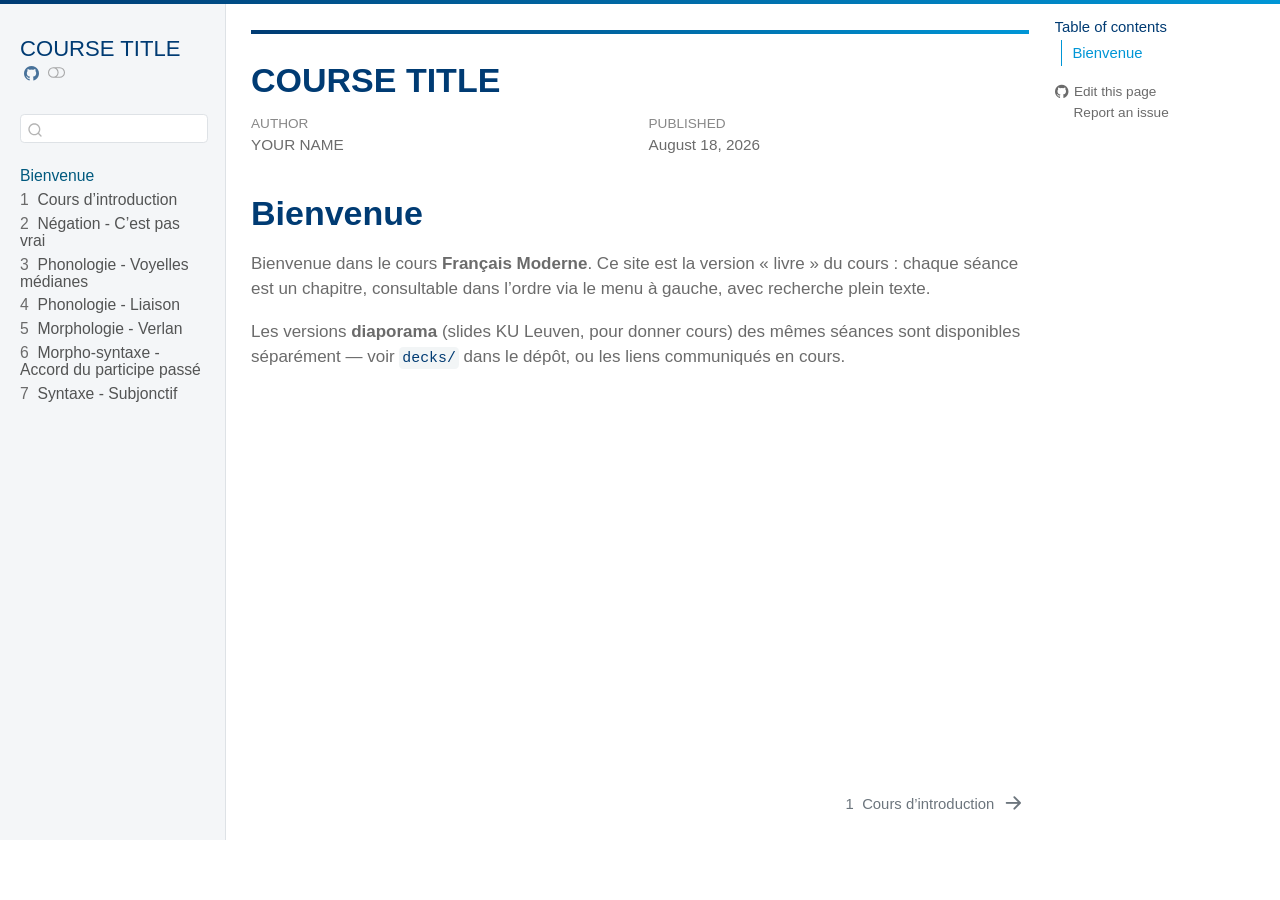
==== 34276fe540e7d8644f40c732cc3715f1bdceae5a/index.html @ 468a5563 "Update site 2026-08-26 08:21" ====
<!DOCTYPE html>
<html xmlns="http://www.w3.org/1999/xhtml" lang="en" xml:lang="en"><head>

<meta charset="utf-8">
<meta name="generator" content="quarto-1.10.18">

<meta name="viewport" content="width=device-width, initial-scale=1.0, user-scalable=yes">

<meta name="author" content="YOUR NAME">
<meta name="dcterms.date" content="2026-08-18">

<title>COURSE TITLE</title>
<style>
/* Default styles provided by pandoc.
** See https://pandoc.org/MANUAL.html#variables-for-html for config info.
*/
span.smallcaps{font-variant: small-caps;}
div.columns{display: flex; gap: 1.5em;}
div.column{flex: auto;}
@media screen {
div.columns{gap: min(4vw, 1.5em);}
div.column{overflow-x: auto;}
}
div.hanging-indent{margin-left: 1.5em; text-indent: -1.5em;}
ul.task-list{list-style: none;}
ul.task-list li input[type="checkbox"] {
  width: 0.8em;
  margin: 0 0.8em 0.2em -1em; /* quarto-specific, see https://github.com/quarto-dev/quarto-cli/issues/4556 */ 
  vertical-align: middle;
}
</style>


<script src="site_libs/quarto-nav/quarto-nav.js"></script>
<script src="site_libs/quarto-nav/headroom.min.js"></script>
<script src="site_libs/clipboard/clipboard.min.js"></script>
<script src="site_libs/quarto-search/autocomplete.umd.js"></script>
<script src="site_libs/quarto-search/fuse.min.js"></script>
<script src="site_libs/quarto-search/quarto-search.js"></script>
<meta name="quarto:offset" content="./">
<link href="./chapters/000-intro.html" rel="next">
<script src="site_libs/quarto-html/quarto.js" type="module"></script>
<script src="site_libs/quarto-html/tabsets/tabsets.js" type="module"></script>
<script src="site_libs/quarto-html/popper.min.js"></script>
<script src="site_libs/quarto-html/tippy.umd.min.js"></script>
<script src="site_libs/quarto-html/anchor.min.js"></script>
<link href="site_libs/quarto-html/tippy.css" rel="stylesheet">
<link href="site_libs/quarto-html/quarto-syntax-highlighting-64a204ab8560d761af7679ceaba22944.css" rel="stylesheet" class="quarto-color-scheme" id="quarto-text-highlighting-styles">
<link href="site_libs/quarto-html/quarto-syntax-highlighting-dark-b85bc7c33db8c58e0ec93c3465666fed.css" rel="stylesheet" class="quarto-color-scheme quarto-color-alternate" id="quarto-text-highlighting-styles">
<link href="site_libs/quarto-html/quarto-syntax-highlighting-64a204ab8560d761af7679ceaba22944.css" rel="stylesheet" class="quarto-color-scheme-extra" id="quarto-text-highlighting-styles">
<script src="site_libs/bootstrap/bootstrap.min.js"></script>
<link href="site_libs/bootstrap/bootstrap-icons.css" rel="stylesheet">
<link href="site_libs/bootstrap/bootstrap-dbdfabad855d93f1198fe2c9c15362b2.min.css" rel="stylesheet" append-hash="true" class="quarto-color-scheme" id="quarto-bootstrap" data-mode="light">
<link href="site_libs/bootstrap/bootstrap-dark-69daba74f81401e5057f4f67b8105895.min.css" rel="stylesheet" append-hash="true" class="quarto-color-scheme quarto-color-alternate" id="quarto-bootstrap" data-mode="dark">
<link href="site_libs/bootstrap/bootstrap-dbdfabad855d93f1198fe2c9c15362b2.min.css" rel="stylesheet" append-hash="true" class="quarto-color-scheme-extra" id="quarto-bootstrap" data-mode="light">
<script id="quarto-search-options" type="application/json">{
  "location": "sidebar",
  "copy-button": false,
  "collapse-after": 3,
  "panel-placement": "start",
  "type": "textbox",
  "limit": 50,
  "keyboard-shortcut": [
    "f",
    "/",
    "s"
  ],
  "show-item-context": false,
  "language": {
    "search-no-results-text": "No results",
    "search-matching-documents-text": "matching documents",
    "search-copy-link-title": "Copy link to search",
    "search-hide-matches-text": "Hide additional matches",
    "search-more-match-text": "more match in this document",
    "search-more-matches-text": "more matches in this document",
    "search-clear-button-title": "Clear",
    "search-text-placeholder": "",
    "search-detached-cancel-button-title": "Cancel",
    "search-submit-button-title": "Submit",
    "search-label": "Search"
  }
}</script>


</head>

<body class="nav-sidebar docked quarto-light"><script id="quarto-html-before-body" type="application/javascript">
    const toggleBodyColorMode = (bsSheetEl) => {
      const mode = bsSheetEl.getAttribute("data-mode");
      const bodyEl = window.document.querySelector("body");
      if (mode === "dark") {
        bodyEl.classList.add("quarto-dark");
        bodyEl.classList.remove("quarto-light");
      } else {
        bodyEl.classList.add("quarto-light");
        bodyEl.classList.remove("quarto-dark");
      }
    }
    const toggleBodyColorPrimary = () => {
      const bsSheetEl = window.document.querySelector("link#quarto-bootstrap:not([rel=disabled-stylesheet])");
      if (bsSheetEl) {
        toggleBodyColorMode(bsSheetEl);
      }
    }
    const setColorSchemeToggle = (alternate) => {
      const toggles = window.document.querySelectorAll('.quarto-color-scheme-toggle');
      for (let i=0; i < toggles.length; i++) {
        const toggle = toggles[i];
        if (toggle) {
          if (alternate) {
            toggle.classList.add("alternate");
          } else {
            toggle.classList.remove("alternate");
          }
        }
      }
    };
    const toggleColorMode = (alternate) => {
      // Switch the stylesheets
      const primaryStylesheets = window.document.querySelectorAll('link.quarto-color-scheme:not(.quarto-color-alternate)');
      const alternateStylesheets = window.document.querySelectorAll('link.quarto-color-scheme.quarto-color-alternate');
      manageTransitions('#quarto-margin-sidebar .nav-link', false);
      if (alternate) {
        // note: dark is layered on light, we don't disable primary!
        enableStylesheet(alternateStylesheets);
        for (const sheetNode of alternateStylesheets) {
          if (sheetNode.id === "quarto-bootstrap") {
            toggleBodyColorMode(sheetNode);
          }
        }
      } else {
        disableStylesheet(alternateStylesheets);
        enableStylesheet(primaryStylesheets)
        toggleBodyColorPrimary();
      }
      manageTransitions('#quarto-margin-sidebar .nav-link', true);
      // Switch the toggles
      setColorSchemeToggle(alternate)
      // Hack to workaround the fact that safari doesn't
      // properly recolor the scrollbar when toggling (#1455)
      if (navigator.userAgent.indexOf('Safari') > 0 && navigator.userAgent.indexOf('Chrome') == -1) {
        manageTransitions("body", false);
        window.scrollTo(0, 1);
        setTimeout(() => {
          window.scrollTo(0, 0);
          manageTransitions("body", true);
        }, 40);
      }
    }
    const disableStylesheet = (stylesheets) => {
      for (let i=0; i < stylesheets.length; i++) {
        const stylesheet = stylesheets[i];
        stylesheet.rel = 'disabled-stylesheet';
      }
    }
    const enableStylesheet = (stylesheets) => {
      for (let i=0; i < stylesheets.length; i++) {
        const stylesheet = stylesheets[i];
        if(stylesheet.rel !== 'stylesheet') { // for Chrome, which will still FOUC without this check
          stylesheet.rel = 'stylesheet';
        }
      }
    }
    const manageTransitions = (selector, allowTransitions) => {
      const els = window.document.querySelectorAll(selector);
      for (let i=0; i < els.length; i++) {
        const el = els[i];
        if (allowTransitions) {
          el.classList.remove('notransition');
        } else {
          el.classList.add('notransition');
        }
      }
    }
    const isFileUrl = () => {
      return window.location.protocol === 'file:';
    }
    const hasAlternateSentinel = () => {
      let styleSentinel = getColorSchemeSentinel();
      if (styleSentinel !== null) {
        return styleSentinel === "alternate";
      } else {
        return false;
      }
    }
    const setStyleSentinel = (alternate) => {
      const value = alternate ? "alternate" : "default";
      if (!isFileUrl()) {
        window.localStorage.setItem("quarto-color-scheme", value);
      } else {
        localAlternateSentinel = value;
      }
    }
    const getColorSchemeSentinel = () => {
      if (!isFileUrl()) {
        const storageValue = window.localStorage.getItem("quarto-color-scheme");
        return storageValue != null ? storageValue : localAlternateSentinel;
      } else {
        return localAlternateSentinel;
      }
    }
    const toggleGiscusIfUsed = (isAlternate, darkModeDefault) => {
      const baseTheme = document.querySelector('#giscus-base-theme')?.value ?? 'light';
      const alternateTheme = document.querySelector('#giscus-alt-theme')?.value ?? 'dark';
      let newTheme = '';
      if(authorPrefersDark) {
        newTheme = isAlternate ? baseTheme : alternateTheme;
      } else {
        newTheme = isAlternate ? alternateTheme : baseTheme;
      }
      const changeGiscusTheme = () => {
        // From: https://github.com/giscus/giscus/issues/336
        const sendMessage = (message) => {
          const iframe = document.querySelector('iframe.giscus-frame');
          if (!iframe) return;
          iframe.contentWindow.postMessage({ giscus: message }, 'https://giscus.app');
        }
        sendMessage({
          setConfig: {
            theme: newTheme
          }
        });
      }
      const isGiscussLoaded = window.document.querySelector('iframe.giscus-frame') !== null;
      if (isGiscussLoaded) {
        changeGiscusTheme();
      }
    };
    const authorPrefersDark = false;
    const darkModeDefault = authorPrefersDark;
      document.querySelector('link#quarto-text-highlighting-styles.quarto-color-scheme-extra').rel = 'disabled-stylesheet';
      document.querySelector('link#quarto-bootstrap.quarto-color-scheme-extra').rel = 'disabled-stylesheet';
    let localAlternateSentinel = darkModeDefault ? 'alternate' : 'default';
    // Dark / light mode switch
    window.quartoToggleColorScheme = () => {
      // Read the current dark / light value
      let toAlternate = !hasAlternateSentinel();
      toggleColorMode(toAlternate);
      setStyleSentinel(toAlternate);
      toggleGiscusIfUsed(toAlternate, darkModeDefault);
      window.dispatchEvent(new Event('resize'));
    };
    // Switch to dark mode if need be
    if (hasAlternateSentinel()) {
      toggleColorMode(true);
    } else {
      toggleColorMode(false);
    }
  </script>

<div id="quarto-search-results"></div>
  <header id="quarto-header" class="headroom fixed-top">
  <nav class="quarto-secondary-nav">
    <div class="container-fluid d-flex">
      <button type="button" class="quarto-btn-toggle btn" data-bs-toggle="collapse" role="button" data-bs-target=".quarto-sidebar-collapse-item" aria-controls="quarto-sidebar" aria-expanded="false" aria-label="Toggle sidebar navigation" onclick="if (window.quartoToggleHeadroom) { window.quartoToggleHeadroom(); }">
        <i class="bi bi-layout-text-sidebar-reverse"></i>
      </button>
        <nav class="quarto-page-breadcrumbs" aria-label="breadcrumb"><ol class="breadcrumb"><li class="breadcrumb-item"><a href="./index.html">Bienvenue</a></li></ol></nav>
        <a class="flex-grow-1" role="navigation" data-bs-toggle="collapse" data-bs-target=".quarto-sidebar-collapse-item" aria-controls="quarto-sidebar" aria-expanded="false" aria-label="Toggle sidebar navigation" onclick="if (window.quartoToggleHeadroom) { window.quartoToggleHeadroom(); }">      
        </a>
      <button type="button" class="btn quarto-search-button" aria-label="Search" onclick="window.quartoOpenSearch();">
        <i class="bi bi-search"></i>
      </button>
    </div>
  </nav>
</header>
<!-- content -->
<div id="quarto-content" class="quarto-container page-columns page-rows-contents page-layout-article">
<!-- sidebar -->
  <nav id="quarto-sidebar" class="sidebar collapse collapse-horizontal quarto-sidebar-collapse-item sidebar-navigation docked overflow-auto">
    <div class="pt-lg-2 mt-2 text-left sidebar-header">
    <div class="sidebar-title mb-0 py-0">
      <a href="./">COURSE TITLE</a> 
        <div class="sidebar-tools-main">
    <a href="https://github.com/YOUR-ORG/Teaching" title="Source Code" class="quarto-navigation-tool px-1" aria-label="Source Code"><i class="bi bi-github"></i></a>
  <a href="" class="quarto-color-scheme-toggle quarto-navigation-tool  px-1" onclick="window.quartoToggleColorScheme(); return false;" title="Toggle dark mode"><i class="bi"></i></a>
</div>
    </div>
      </div>
        <div class="mt-2 flex-shrink-0 align-items-center">
        <div class="sidebar-search">
        <div id="quarto-search" class="" title="Search"></div>
        </div>
        </div>
    <div class="sidebar-menu-container"> 
    <ul class="list-unstyled mt-1">
        <li class="sidebar-item">
  <div class="sidebar-item-container"> 
  <a href="./index.html" class="sidebar-item-text sidebar-link active">
 <span class="menu-text">Bienvenue</span></a>
  </div>
</li>
        <li class="sidebar-item">
  <div class="sidebar-item-container"> 
  <a href="./chapters/000-intro.html" class="sidebar-item-text sidebar-link">
 <span class="menu-text"><span class="chapter-number">1</span>&nbsp; <span class="chapter-title">Cours d’introduction</span></span></a>
  </div>
</li>
        <li class="sidebar-item">
  <div class="sidebar-item-container"> 
  <a href="./chapters/001-phonetique-affrication.html" class="sidebar-item-text sidebar-link">
 <span class="menu-text"><span class="chapter-number">2</span>&nbsp; <span class="chapter-title">Négation - C’est pas vrai</span></span></a>
  </div>
</li>
        <li class="sidebar-item">
  <div class="sidebar-item-container"> 
  <a href="./chapters/002-phonologie-voyelles.html" class="sidebar-item-text sidebar-link">
 <span class="menu-text"><span class="chapter-number">3</span>&nbsp; <span class="chapter-title">Phonologie - Voyelles médianes</span></span></a>
  </div>
</li>
        <li class="sidebar-item">
  <div class="sidebar-item-container"> 
  <a href="./chapters/003-phonologie-liaison.html" class="sidebar-item-text sidebar-link">
 <span class="menu-text"><span class="chapter-number">4</span>&nbsp; <span class="chapter-title">Phonologie - Liaison</span></span></a>
  </div>
</li>
        <li class="sidebar-item">
  <div class="sidebar-item-container"> 
  <a href="./chapters/004-morphologie-verlan.html" class="sidebar-item-text sidebar-link">
 <span class="menu-text"><span class="chapter-number">5</span>&nbsp; <span class="chapter-title">Morphologie - Verlan</span></span></a>
  </div>
</li>
        <li class="sidebar-item">
  <div class="sidebar-item-container"> 
  <a href="./chapters/005-morphosyntaxe-participe-passe.html" class="sidebar-item-text sidebar-link">
 <span class="menu-text"><span class="chapter-number">6</span>&nbsp; <span class="chapter-title">Morpho-syntaxe - Accord du participe passé</span></span></a>
  </div>
</li>
        <li class="sidebar-item">
  <div class="sidebar-item-container"> 
  <a href="./chapters/006-syntaxe-subjonctif.html" class="sidebar-item-text sidebar-link">
 <span class="menu-text"><span class="chapter-number">7</span>&nbsp; <span class="chapter-title">Syntaxe - Subjonctif</span></span></a>
  </div>
</li>
    </ul>
    </div>
</nav>
<div id="quarto-sidebar-glass" class="quarto-sidebar-collapse-item" data-bs-toggle="collapse" data-bs-target=".quarto-sidebar-collapse-item"></div>
<!-- margin-sidebar -->
    <div id="quarto-margin-sidebar" class="sidebar margin-sidebar">
        <nav id="TOC" role="doc-toc" class="toc-active">
    <h2 id="toc-title">Table of contents</h2>
   
  <ul>
  <li><a href="#bienvenue" id="toc-bienvenue" class="nav-link active" data-scroll-target="#bienvenue">Bienvenue</a></li>
  </ul>
<div class="toc-actions"><ul><li><a href="https://github.com/YOUR-ORG/Teaching/edit/main/index.qmd" class="toc-action"><i class="bi bi-github"></i>Edit this page</a></li><li><a href="https://github.com/YOUR-ORG/Teaching/issues/new" class="toc-action"><i class="bi empty"></i>Report an issue</a></li></ul></div></nav>
    </div>
<!-- main -->
<main class="content" id="quarto-document-content">


<header id="title-block-header" class="quarto-title-block default">
<div class="quarto-title">
<h1 class="title">COURSE TITLE</h1>
</div>



<div class="quarto-title-meta">

    <div>
    <div class="quarto-title-meta-heading">Author</div>
    <div class="quarto-title-meta-contents">
             <p>YOUR NAME </p>
          </div>
  </div>
    
    <div>
    <div class="quarto-title-meta-heading">Published</div>
    <div class="quarto-title-meta-contents">
      <p class="date">August 18, 2026</p>
    </div>
  </div>
  
    
  </div>
  


</header>


<section id="bienvenue" class="level1 unnumbered">
<h1 class="unnumbered">Bienvenue</h1>
<p>Bienvenue dans le cours <strong>Français Moderne</strong>. Ce site est la version « livre » du cours : chaque séance est un chapitre, consultable dans l’ordre via le menu à gauche, avec recherche plein texte.</p>
<p>Les versions <strong>diaporama</strong> (slides KU Leuven, pour donner cours) des mêmes séances sont disponibles séparément — voir <code>decks/</code> dans le dépôt, ou les liens communiqués en cours.</p>


</section>

</main> <!-- /main -->
<script id="quarto-html-after-body" type="application/javascript">
  window.document.addEventListener("DOMContentLoaded", function (event) {
    // Ensure there is a toggle, if there isn't float one in the top right
    if (window.document.querySelector('.quarto-color-scheme-toggle') === null) {
      const a = window.document.createElement('a');
      a.classList.add('top-right');
      a.classList.add('quarto-color-scheme-toggle');
      a.href = "";
      a.onclick = function() { try { window.quartoToggleColorScheme(); } catch {} return false; };
      const i = window.document.createElement("i");
      i.classList.add('bi');
      a.appendChild(i);
      window.document.body.appendChild(a);
    }
    setColorSchemeToggle(hasAlternateSentinel())
    const icon = "";
    const anchorJS = new window.AnchorJS();
    anchorJS.options = {
      placement: 'right',
      icon: icon
    };
    anchorJS.add('.anchored');
    const isCodeAnnotation = (el) => {
      for (const clz of el.classList) {
        if (clz.startsWith('code-annotation-')) {                     
          return true;
        }
      }
      return false;
    }
    const onCopySuccess = function(e) {
      // button target
      const button = e.trigger;
      // don't keep focus
      button.blur();
      // flash "checked"
      button.classList.add('code-copy-button-checked');
      var currentTitle = button.getAttribute("title");
      button.setAttribute("title", "Copied!");
      let tooltip;
      if (window.bootstrap) {
        button.setAttribute("data-bs-toggle", "tooltip");
        button.setAttribute("data-bs-placement", "left");
        button.setAttribute("data-bs-title", "Copied!");
        tooltip = new bootstrap.Tooltip(button, 
          { trigger: "manual", 
            customClass: "code-copy-button-tooltip",
            offset: [0, -8]});
        tooltip.show();    
      }
      setTimeout(function() {
        if (tooltip) {
          tooltip.hide();
          button.removeAttribute("data-bs-title");
          button.removeAttribute("data-bs-toggle");
          button.removeAttribute("data-bs-placement");
        }
        button.setAttribute("title", currentTitle);
        button.classList.remove('code-copy-button-checked');
      }, 1000);
      // clear code selection
      e.clearSelection();
    }
    const getTextToCopy = function(trigger) {
      const outerScaffold = trigger.parentElement.cloneNode(true);
      const codeEl = outerScaffold.querySelector('code');
      for (const childEl of codeEl.children) {
        if (isCodeAnnotation(childEl)) {
          childEl.remove();
        }
      }
      return codeEl.innerText;
    }
    const clipboard = new window.ClipboardJS('.code-copy-button:not([data-in-quarto-modal])', {
      text: getTextToCopy
    });
    clipboard.on('success', onCopySuccess);
    if (window.document.getElementById('quarto-embedded-source-code-modal')) {
      const clipboardModal = new window.ClipboardJS('.code-copy-button[data-in-quarto-modal]', {
        text: getTextToCopy,
        container: window.document.getElementById('quarto-embedded-source-code-modal')
      });
      clipboardModal.on('success', onCopySuccess);
    }
      var localhostRegex = new RegExp(/^(?:http|https):\/\/localhost\:?[0-9]*\//);
      var mailtoRegex = new RegExp(/^mailto:/);
        var filterRegex = new RegExp('/' + window.location.host + '/');
      var isInternal = (href) => {
          return filterRegex.test(href) || localhostRegex.test(href) || mailtoRegex.test(href);
      }
      // Inspect non-navigation links and adorn them if external
     var links = window.document.querySelectorAll('a[href]:not(.nav-link):not(.navbar-brand):not(.toc-action):not(.sidebar-link):not(.sidebar-item-toggle):not(.pagination-link):not(.no-external):not([aria-hidden]):not(.dropdown-item):not(.quarto-navigation-tool):not(.about-link)');
      for (var i=0; i<links.length; i++) {
        const link = links[i];
        if (!isInternal(link.href)) {
          // undo the damage that might have been done by quarto-nav.js in the case of
          // links that we want to consider external
          if (link.dataset.originalHref !== undefined) {
            link.href = link.dataset.originalHref;
          }
        }
      }
    function tippyHover(el, contentFn, onTriggerFn, onUntriggerFn) {
      const config = {
        allowHTML: true,
        maxWidth: 500,
        delay: 100,
        arrow: false,
        appendTo: function(el) {
            return el.parentElement;
        },
        interactive: true,
        interactiveBorder: 10,
        theme: 'quarto',
        placement: 'bottom-start',
      };
      if (contentFn) {
        config.content = contentFn;
      }
      if (onTriggerFn) {
        config.onTrigger = onTriggerFn;
      }
      if (onUntriggerFn) {
        config.onUntrigger = onUntriggerFn;
      }
      window.tippy(el, config); 
    }
    const noterefs = window.document.querySelectorAll('a[role="doc-noteref"]');
    for (var i=0; i<noterefs.length; i++) {
      const ref = noterefs[i];
      tippyHover(ref, function() {
        // use id or data attribute instead here
        let href = ref.getAttribute('data-footnote-href') || ref.getAttribute('href');
        try { href = new URL(href).hash; } catch {}
        const id = href.replace(/^#\/?/, "");
        const note = window.document.getElementById(id);
        if (note) {
          return note.innerHTML;
        } else {
          return "";
        }
      });
    }
    const xrefs = window.document.querySelectorAll('a.quarto-xref');
    const processXRef = (id, note) => {
      // Strip column container classes
      const stripColumnClz = (el) => {
        el.classList.remove("page-full", "page-columns");
        if (el.children) {
          for (const child of el.children) {
            stripColumnClz(child);
          }
        }
      }
      stripColumnClz(note)
      if (id === null || id.startsWith('sec-')) {
        // Special case sections, only their first couple elements
        const container = document.createElement("div");
        if (note.children && note.children.length > 2) {
          container.appendChild(note.children[0].cloneNode(true));
          for (let i = 1; i < note.children.length; i++) {
            const child = note.children[i];
            if (child.tagName === "P" && child.innerText === "") {
              continue;
            } else {
              container.appendChild(child.cloneNode(true));
              break;
            }
          }
          if (window.Quarto?.typesetMath) {
            window.Quarto.typesetMath(container);
          }
          return container.innerHTML
        } else {
          if (window.Quarto?.typesetMath) {
            window.Quarto.typesetMath(note);
          }
          return note.innerHTML;
        }
      } else {
        // Remove any anchor links if they are present
        const anchorLink = note.querySelector('a.anchorjs-link');
        if (anchorLink) {
          anchorLink.remove();
        }
        if (window.Quarto?.typesetMath) {
          window.Quarto.typesetMath(note);
        }
        if (note.classList.contains("callout")) {
          return note.outerHTML;
        } else {
          return note.innerHTML;
        }
      }
    }
    for (var i=0; i<xrefs.length; i++) {
      const xref = xrefs[i];
      tippyHover(xref, undefined, function(instance) {
        instance.disable();
        let url = xref.getAttribute('href');
        let hash = undefined; 
        if (url.startsWith('#')) {
          hash = url;
        } else {
          try { hash = new URL(url).hash; } catch {}
        }
        if (hash) {
          const id = hash.replace(/^#\/?/, "");
          const note = window.document.getElementById(id);
          if (note !== null) {
            try {
              const html = processXRef(id, note.cloneNode(true));
              instance.setContent(html);
            } finally {
              instance.enable();
              instance.show();
            }
          } else {
            // See if we can fetch this
            fetch(url.split('#')[0])
            .then(res => res.text())
            .then(html => {
              const parser = new DOMParser();
              const htmlDoc = parser.parseFromString(html, "text/html");
              const note = htmlDoc.getElementById(id);
              if (note !== null) {
                const html = processXRef(id, note);
                instance.setContent(html);
              } 
            }).finally(() => {
              instance.enable();
              instance.show();
            });
          }
        } else {
          // See if we can fetch a full url (with no hash to target)
          // This is a special case and we should probably do some content thinning / targeting
          fetch(url)
          .then(res => res.text())
          .then(html => {
            const parser = new DOMParser();
            const htmlDoc = parser.parseFromString(html, "text/html");
            const note = htmlDoc.querySelector('main.content');
            if (note !== null) {
              // This should only happen for chapter cross references
              // (since there is no id in the URL)
              // remove the first header
              if (note.children.length > 0 && note.children[0].tagName === "HEADER") {
                note.children[0].remove();
              }
              const html = processXRef(null, note);
              instance.setContent(html);
            } 
          }).finally(() => {
            instance.enable();
            instance.show();
          });
        }
      }, function(instance) {
      });
    }
        let selectedAnnoteEl;
        const selectorForAnnotation = ( cell, annotation) => {
          let cellAttr = 'data-code-cell="' + cell + '"';
          let lineAttr = 'data-code-annotation="' +  annotation + '"';
          const selector = 'span[' + cellAttr + '][' + lineAttr + ']';
          return selector;
        }
        const selectCodeLines = (annoteEl) => {
          const doc = window.document;
          const targetCell = annoteEl.getAttribute("data-target-cell");
          const targetAnnotation = annoteEl.getAttribute("data-target-annotation");
          const annoteSpan = window.document.querySelector(selectorForAnnotation(targetCell, targetAnnotation));
          const lines = annoteSpan.getAttribute("data-code-lines").split(",");
          const lineIds = lines.map((line) => {
            return targetCell + "-" + line;
          })
          let top = null;
          let height = null;
          let parent = null;
          if (lineIds.length > 0) {
              //compute the position of the single el (top and bottom and make a div)
              const el = window.document.getElementById(lineIds[0]);
              top = el.offsetTop;
              height = el.offsetHeight;
              parent = el.parentElement.parentElement;
            if (lineIds.length > 1) {
              const lastEl = window.document.getElementById(lineIds[lineIds.length - 1]);
              const bottom = lastEl.offsetTop + lastEl.offsetHeight;
              height = bottom - top;
            }
            if (top !== null && height !== null && parent !== null) {
              // cook up a div (if necessary) and position it 
              let div = window.document.getElementById("code-annotation-line-highlight");
              if (div === null) {
                div = window.document.createElement("div");
                div.setAttribute("id", "code-annotation-line-highlight");
                div.style.position = 'absolute';
                parent.appendChild(div);
              }
              div.style.top = top - 2 + "px";
              div.style.height = height + 4 + "px";
              div.style.left = 0;
              let gutterDiv = window.document.getElementById("code-annotation-line-highlight-gutter");
              if (gutterDiv === null) {
                gutterDiv = window.document.createElement("div");
                gutterDiv.setAttribute("id", "code-annotation-line-highlight-gutter");
                gutterDiv.style.position = 'absolute';
                const codeCell = window.document.getElementById(targetCell);
                const gutter = codeCell.querySelector('.code-annotation-gutter');
                gutter.appendChild(gutterDiv);
              }
              gutterDiv.style.top = top - 2 + "px";
              gutterDiv.style.height = height + 4 + "px";
            }
            selectedAnnoteEl = annoteEl;
          }
        };
        const unselectCodeLines = () => {
          const elementsIds = ["code-annotation-line-highlight", "code-annotation-line-highlight-gutter"];
          elementsIds.forEach((elId) => {
            const div = window.document.getElementById(elId);
            if (div) {
              div.remove();
            }
          });
          selectedAnnoteEl = undefined;
        };
          // Handle positioning of the toggle
      window.addEventListener(
        "resize",
        throttle(() => {
          elRect = undefined;
          if (selectedAnnoteEl) {
            selectCodeLines(selectedAnnoteEl);
          }
        }, 10)
      );
      function throttle(fn, ms) {
      let throttle = false;
      let timer;
        return (...args) => {
          if(!throttle) { // first call gets through
              fn.apply(this, args);
              throttle = true;
          } else { // all the others get throttled
              if(timer) clearTimeout(timer); // cancel #2
              timer = setTimeout(() => {
                fn.apply(this, args);
                timer = throttle = false;
              }, ms);
          }
        };
      }
        // Attach click handler to the DT
        const annoteDls = window.document.querySelectorAll('dt[data-target-cell]');
        for (const annoteDlNode of annoteDls) {
          annoteDlNode.addEventListener('click', (event) => {
            const clickedEl = event.target;
            if (clickedEl !== selectedAnnoteEl) {
              unselectCodeLines();
              const activeEl = window.document.querySelector('dt[data-target-cell].code-annotation-active');
              if (activeEl) {
                activeEl.classList.remove('code-annotation-active');
              }
              selectCodeLines(clickedEl);
              clickedEl.classList.add('code-annotation-active');
            } else {
              // Unselect the line
              unselectCodeLines();
              clickedEl.classList.remove('code-annotation-active');
            }
          });
        }
    const findCites = (el) => {
      const parentEl = el.parentElement;
      if (parentEl) {
        const cites = parentEl.dataset.cites;
        if (cites) {
          return {
            el,
            cites: cites.split(' ')
          };
        } else {
          return findCites(el.parentElement)
        }
      } else {
        return undefined;
      }
    };
    var bibliorefs = window.document.querySelectorAll('a[role="doc-biblioref"]');
    for (var i=0; i<bibliorefs.length; i++) {
      const ref = bibliorefs[i];
      const citeInfo = findCites(ref);
      if (citeInfo) {
        tippyHover(citeInfo.el, function() {
          var popup = window.document.createElement('div');
          citeInfo.cites.forEach(function(cite) {
            var citeDiv = window.document.createElement('div');
            citeDiv.classList.add('hanging-indent');
            citeDiv.classList.add('csl-entry');
            var biblioDiv = window.document.getElementById('ref-' + cite);
            if (biblioDiv) {
              citeDiv.innerHTML = biblioDiv.innerHTML;
            }
            popup.appendChild(citeDiv);
          });
          return popup.innerHTML;
        });
      }
    }
  });
  </script>
<nav class="page-navigation">
  <div class="nav-page nav-page-previous">
  </div>
  <div class="nav-page nav-page-next">
      <a href="./chapters/000-intro.html" class="pagination-link" aria-label="Cours d'introduction">
        <span class="nav-page-text"><span class="chapter-number">1</span>&nbsp; <span class="chapter-title">Cours d’introduction</span></span> <i class="bi bi-arrow-right-short"></i>
      </a>
  </div>
</nav>
</div> <!-- /content -->




<footer class="footer"><div class="nav-footer"><div class="nav-footer-center"><div class="toc-actions d-sm-block d-md-none"><ul><li><a href="https://github.com/YOUR-ORG/Teaching/edit/main/index.qmd" class="toc-action"><i class="bi bi-github"></i>Edit this page</a></li><li><a href="https://github.com/YOUR-ORG/Teaching/issues/new" class="toc-action"><i class="bi empty"></i>Report an issue</a></li></ul></div></div></div></footer></body></html>
---- 34276fe540e7d8644f40c732cc3715f1bdceae5a/site_libs/quarto-html/tippy.css ----
.tippy-box[data-animation=fade][data-state=hidden]{opacity:0}[data-tippy-root]{max-width:calc(100vw - 10px)}.tippy-box{position:relative;background-color:#333;color:#fff;border-radius:4px;font-size:14px;line-height:1.4;white-space:normal;outline:0;transition-property:transform,visibility,opacity}.tippy-box[data-placement^=top]>.tippy-arrow{bottom:0}.tippy-box[data-placement^=top]>.tippy-arrow:before{bottom:-7px;left:0;border-width:8px 8px 0;border-top-color:initial;transform-origin:center top}.tippy-box[data-placement^=bottom]>.tippy-arrow{top:0}.tippy-box[data-placement^=bottom]>.tippy-arrow:before{top:-7px;left:0;border-width:0 8px 8px;border-bottom-color:initial;transform-origin:center bottom}.tippy-box[data-placement^=left]>.tippy-arrow{right:0}.tippy-box[data-placement^=left]>.tippy-arrow:before{border-width:8px 0 8px 8px;border-left-color:initial;right:-7px;transform-origin:center left}.tippy-box[data-placement^=right]>.tippy-arrow{left:0}.tippy-box[data-placement^=right]>.tippy-arrow:before{left:-7px;border-width:8px 8px 8px 0;border-right-color:initial;transform-origin:center right}.tippy-box[data-inertia][data-state=visible]{transition-timing-function:cubic-bezier(.54,1.5,.38,1.11)}.tippy-arrow{width:16px;height:16px;color:#333}.tippy-arrow:before{content:"";position:absolute;border-color:transparent;border-style:solid}.tippy-content{position:relative;padding:5px 9px;z-index:1}
---- 34276fe540e7d8644f40c732cc3715f1bdceae5a/site_libs/quarto-html/quarto-syntax-highlighting-64a204ab8560d761af7679ceaba22944.css ----
/* quarto syntax highlight colors */
:root {
  --quarto-hl-ot-color: #003B4F;
  --quarto-hl-at-color: #657422;
  --quarto-hl-ss-color: #20794D;
  --quarto-hl-an-color: #5E5E5E;
  --quarto-hl-fu-color: #4758AB;
  --quarto-hl-st-color: #20794D;
  --quarto-hl-cf-color: #003B4F;
  --quarto-hl-op-color: #5E5E5E;
  --quarto-hl-er-color: #AD0000;
  --quarto-hl-bn-color: #AD0000;
  --quarto-hl-al-color: #AD0000;
  --quarto-hl-va-color: #111111;
  --quarto-hl-bu-color: inherit;
  --quarto-hl-ex-color: inherit;
  --quarto-hl-pp-color: #AD0000;
  --quarto-hl-in-color: #5E5E5E;
  --quarto-hl-vs-color: #20794D;
  --quarto-hl-wa-color: #5E5E5E;
  --quarto-hl-do-color: #5E5E5E;
  --quarto-hl-im-color: #00769E;
  --quarto-hl-ch-color: #20794D;
  --quarto-hl-dt-color: #AD0000;
  --quarto-hl-fl-color: #AD0000;
  --quarto-hl-co-color: #5E5E5E;
  --quarto-hl-cv-color: #5E5E5E;
  --quarto-hl-cn-color: #8f5902;
  --quarto-hl-sc-color: #5E5E5E;
  --quarto-hl-dv-color: #AD0000;
  --quarto-hl-kw-color: #003B4F;
}

/* other quarto variables */
:root {
  --quarto-font-monospace: SFMono-Regular, Menlo, Monaco, Consolas, "Liberation Mono", "Courier New", monospace;
}

/* syntax highlight based on Pandoc's rules */
pre > code.sourceCode > span {
  color: #003B4F;
}

code.sourceCode > span {
  color: #003B4F;
}

div.sourceCode,
div.sourceCode pre.sourceCode {
  color: #003B4F;
}

/* Normal */
code span {
  color: #003B4F;
}

/* Alert */
code span.al {
  color: #AD0000;
  font-style: inherit;
}

/* Annotation */
code span.an {
  color: #5E5E5E;
  font-style: inherit;
}

/* Attribute */
code span.at {
  color: #657422;
  font-style: inherit;
}

/* BaseN */
code span.bn {
  color: #AD0000;
  font-style: inherit;
}

/* BuiltIn */
code span.bu {
  font-style: inherit;
}

/* ControlFlow */
code span.cf {
  color: #003B4F;
  font-weight: bold;
  font-style: inherit;
}

/* Char */
code span.ch {
  color: #20794D;
  font-style: inherit;
}

/* Constant */
code span.cn {
  color: #8f5902;
  font-style: inherit;
}

/* Comment */
code span.co {
  color: #5E5E5E;
  font-style: inherit;
}

/* CommentVar */
code span.cv {
  color: #5E5E5E;
  font-style: italic;
}

/* Documentation */
code span.do {
  color: #5E5E5E;
  font-style: italic;
}

/* DataType */
code span.dt {
  color: #AD0000;
  font-style: inherit;
}

/* DecVal */
code span.dv {
  color: #AD0000;
  font-style: inherit;
}

/* Error */
code span.er {
  color: #AD0000;
  font-style: inherit;
}

/* Extension */
code span.ex {
  font-style: inherit;
}

/* Float */
code span.fl {
  color: #AD0000;
  font-style: inherit;
}

/* Function */
code span.fu {
  color: #4758AB;
  font-style: inherit;
}

/* Import */
code span.im {
  color: #00769E;
  font-style: inherit;
}

/* Information */
code span.in {
  color: #5E5E5E;
  font-style: inherit;
}

/* Keyword */
code span.kw {
  color: #003B4F;
  font-weight: bold;
  font-style: inherit;
}

/* Operator */
code span.op {
  color: #5E5E5E;
  font-style: inherit;
}

/* Other */
code span.ot {
  color: #003B4F;
  font-style: inherit;
}

/* Preprocessor */
code span.pp {
  color: #AD0000;
  font-style: inherit;
}

/* SpecialChar */
code span.sc {
  color: #5E5E5E;
  font-style: inherit;
}

/* SpecialString */
code span.ss {
  color: #20794D;
  font-style: inherit;
}

/* String */
code span.st {
  color: #20794D;
  font-style: inherit;
}

/* Variable */
code span.va {
  color: #111111;
  font-style: inherit;
}

/* VerbatimString */
code span.vs {
  color: #20794D;
  font-style: inherit;
}

/* Warning */
code span.wa {
  color: #5E5E5E;
  font-style: italic;
}

.prevent-inlining {
  content: "</";
}

/*# sourceMappingURL=9d8d5bb603a83b8298b89080a598c93b.css.map */
---- 34276fe540e7d8644f40c732cc3715f1bdceae5a/site_libs/quarto-html/quarto-syntax-highlighting-dark-b85bc7c33db8c58e0ec93c3465666fed.css ----
/* quarto syntax highlight colors */
:root {
  --quarto-hl-al-color: #f07178;
  --quarto-hl-an-color: #d4d0ab;
  --quarto-hl-at-color: #00e0e0;
  --quarto-hl-bn-color: #d4d0ab;
  --quarto-hl-bu-color: #abe338;
  --quarto-hl-ch-color: #abe338;
  --quarto-hl-co-color: #f8f8f2;
  --quarto-hl-cv-color: #ffd700;
  --quarto-hl-cn-color: #ffd700;
  --quarto-hl-cf-color: #ffa07a;
  --quarto-hl-dt-color: #ffa07a;
  --quarto-hl-dv-color: #d4d0ab;
  --quarto-hl-do-color: #f8f8f2;
  --quarto-hl-er-color: #f07178;
  --quarto-hl-ex-color: #00e0e0;
  --quarto-hl-fl-color: #d4d0ab;
  --quarto-hl-fu-color: #ffa07a;
  --quarto-hl-im-color: #abe338;
  --quarto-hl-in-color: #d4d0ab;
  --quarto-hl-kw-color: #ffa07a;
  --quarto-hl-op-color: #ffa07a;
  --quarto-hl-ot-color: #00e0e0;
  --quarto-hl-pp-color: #dcc6e0;
  --quarto-hl-re-color: #00e0e0;
  --quarto-hl-sc-color: #abe338;
  --quarto-hl-ss-color: #abe338;
  --quarto-hl-st-color: #abe338;
  --quarto-hl-va-color: #00e0e0;
  --quarto-hl-vs-color: #abe338;
  --quarto-hl-wa-color: #dcc6e0;
}

/* other quarto variables */
:root {
  --quarto-font-monospace: SFMono-Regular, Menlo, Monaco, Consolas, "Liberation Mono", "Courier New", monospace;
}

/* syntax highlight based on Pandoc's rules */
pre > code.sourceCode > span {
  color: #f8f8f2;
}

code.sourceCode > span {
  color: #f8f8f2;
}

div.sourceCode,
div.sourceCode pre.sourceCode {
  color: #f8f8f2;
}

/* Normal */
code span {
  color: #f8f8f2;
}

/* Alert */
code span.al {
  color: #f07178;
}

/* Annotation */
code span.an {
  color: #d4d0ab;
}

/* Attribute */
code span.at {
  color: #00e0e0;
}

/* BaseN */
code span.bn {
  color: #d4d0ab;
}

/* BuiltIn */
code span.bu {
  color: #abe338;
}

/* ControlFlow */
code span.cf {
  font-weight: bold;
  color: #ffa07a;
}

/* Char */
code span.ch {
  color: #abe338;
}

/* Constant */
code span.cn {
  color: #ffd700;
}

/* Comment */
code span.co {
  font-style: italic;
  color: #f8f8f2;
}

/* CommentVar */
code span.cv {
  color: #ffd700;
}

/* Documentation */
code span.do {
  color: #f8f8f2;
}

/* DataType */
code span.dt {
  color: #ffa07a;
}

/* DecVal */
code span.dv {
  color: #d4d0ab;
}

/* Error */
code span.er {
  color: #f07178;
  text-decoration: underline;
}

/* Extension */
code span.ex {
  font-weight: bold;
  color: #00e0e0;
}

/* Float */
code span.fl {
  color: #d4d0ab;
}

/* Function */
code span.fu {
  color: #ffa07a;
}

/* Import */
code span.im {
  color: #abe338;
}

/* Information */
code span.in {
  color: #d4d0ab;
}

/* Keyword */
code span.kw {
  font-weight: bold;
  color: #ffa07a;
}

/* Operator */
code span.op {
  color: #ffa07a;
}

/* Other */
code span.ot {
  color: #00e0e0;
}

/* Preprocessor */
code span.pp {
  color: #dcc6e0;
}

/* RegionMarker */
code span.re {
  background-color: #f8f8f2;
  color: #00e0e0;
}

/* SpecialChar */
code span.sc {
  color: #abe338;
}

/* SpecialString */
code span.ss {
  color: #abe338;
}

/* String */
code span.st {
  color: #abe338;
}

/* Variable */
code span.va {
  color: #00e0e0;
}

/* VerbatimString */
code span.vs {
  color: #abe338;
}

/* Warning */
code span.wa {
  color: #dcc6e0;
}

.prevent-inlining {
  content: "</";
}

/*# sourceMappingURL=4ed8f1090dec6531da29ab00902aa718.css.map */
---- 34276fe540e7d8644f40c732cc3715f1bdceae5a/site_libs/quarto-html/quarto-syntax-highlighting-64a204ab8560d761af7679ceaba22944.css ----
/* quarto syntax highlight colors */
:root {
  --quarto-hl-ot-color: #003B4F;
  --quarto-hl-at-color: #657422;
  --quarto-hl-ss-color: #20794D;
  --quarto-hl-an-color: #5E5E5E;
  --quarto-hl-fu-color: #4758AB;
  --quarto-hl-st-color: #20794D;
  --quarto-hl-cf-color: #003B4F;
  --quarto-hl-op-color: #5E5E5E;
  --quarto-hl-er-color: #AD0000;
  --quarto-hl-bn-color: #AD0000;
  --quarto-hl-al-color: #AD0000;
  --quarto-hl-va-color: #111111;
  --quarto-hl-bu-color: inherit;
  --quarto-hl-ex-color: inherit;
  --quarto-hl-pp-color: #AD0000;
  --quarto-hl-in-color: #5E5E5E;
  --quarto-hl-vs-color: #20794D;
  --quarto-hl-wa-color: #5E5E5E;
  --quarto-hl-do-color: #5E5E5E;
  --quarto-hl-im-color: #00769E;
  --quarto-hl-ch-color: #20794D;
  --quarto-hl-dt-color: #AD0000;
  --quarto-hl-fl-color: #AD0000;
  --quarto-hl-co-color: #5E5E5E;
  --quarto-hl-cv-color: #5E5E5E;
  --quarto-hl-cn-color: #8f5902;
  --quarto-hl-sc-color: #5E5E5E;
  --quarto-hl-dv-color: #AD0000;
  --quarto-hl-kw-color: #003B4F;
}

/* other quarto variables */
:root {
  --quarto-font-monospace: SFMono-Regular, Menlo, Monaco, Consolas, "Liberation Mono", "Courier New", monospace;
}

/* syntax highlight based on Pandoc's rules */
pre > code.sourceCode > span {
  color: #003B4F;
}

code.sourceCode > span {
  color: #003B4F;
}

div.sourceCode,
div.sourceCode pre.sourceCode {
  color: #003B4F;
}

/* Normal */
code span {
  color: #003B4F;
}

/* Alert */
code span.al {
  color: #AD0000;
  font-style: inherit;
}

/* Annotation */
code span.an {
  color: #5E5E5E;
  font-style: inherit;
}

/* Attribute */
code span.at {
  color: #657422;
  font-style: inherit;
}

/* BaseN */
code span.bn {
  color: #AD0000;
  font-style: inherit;
}

/* BuiltIn */
code span.bu {
  font-style: inherit;
}

/* ControlFlow */
code span.cf {
  color: #003B4F;
  font-weight: bold;
  font-style: inherit;
}

/* Char */
code span.ch {
  color: #20794D;
  font-style: inherit;
}

/* Constant */
code span.cn {
  color: #8f5902;
  font-style: inherit;
}

/* Comment */
code span.co {
  color: #5E5E5E;
  font-style: inherit;
}

/* CommentVar */
code span.cv {
  color: #5E5E5E;
  font-style: italic;
}

/* Documentation */
code span.do {
  color: #5E5E5E;
  font-style: italic;
}

/* DataType */
code span.dt {
  color: #AD0000;
  font-style: inherit;
}

/* DecVal */
code span.dv {
  color: #AD0000;
  font-style: inherit;
}

/* Error */
code span.er {
  color: #AD0000;
  font-style: inherit;
}

/* Extension */
code span.ex {
  font-style: inherit;
}

/* Float */
code span.fl {
  color: #AD0000;
  font-style: inherit;
}

/* Function */
code span.fu {
  color: #4758AB;
  font-style: inherit;
}

/* Import */
code span.im {
  color: #00769E;
  font-style: inherit;
}

/* Information */
code span.in {
  color: #5E5E5E;
  font-style: inherit;
}

/* Keyword */
code span.kw {
  color: #003B4F;
  font-weight: bold;
  font-style: inherit;
}

/* Operator */
code span.op {
  color: #5E5E5E;
  font-style: inherit;
}

/* Other */
code span.ot {
  color: #003B4F;
  font-style: inherit;
}

/* Preprocessor */
code span.pp {
  color: #AD0000;
  font-style: inherit;
}

/* SpecialChar */
code span.sc {
  color: #5E5E5E;
  font-style: inherit;
}

/* SpecialString */
code span.ss {
  color: #20794D;
  font-style: inherit;
}

/* String */
code span.st {
  color: #20794D;
  font-style: inherit;
}

/* Variable */
code span.va {
  color: #111111;
  font-style: inherit;
}

/* VerbatimString */
code span.vs {
  color: #20794D;
  font-style: inherit;
}

/* Warning */
code span.wa {
  color: #5E5E5E;
  font-style: italic;
}

.prevent-inlining {
  content: "</";
}

/*# sourceMappingURL=9d8d5bb603a83b8298b89080a598c93b.css.map */
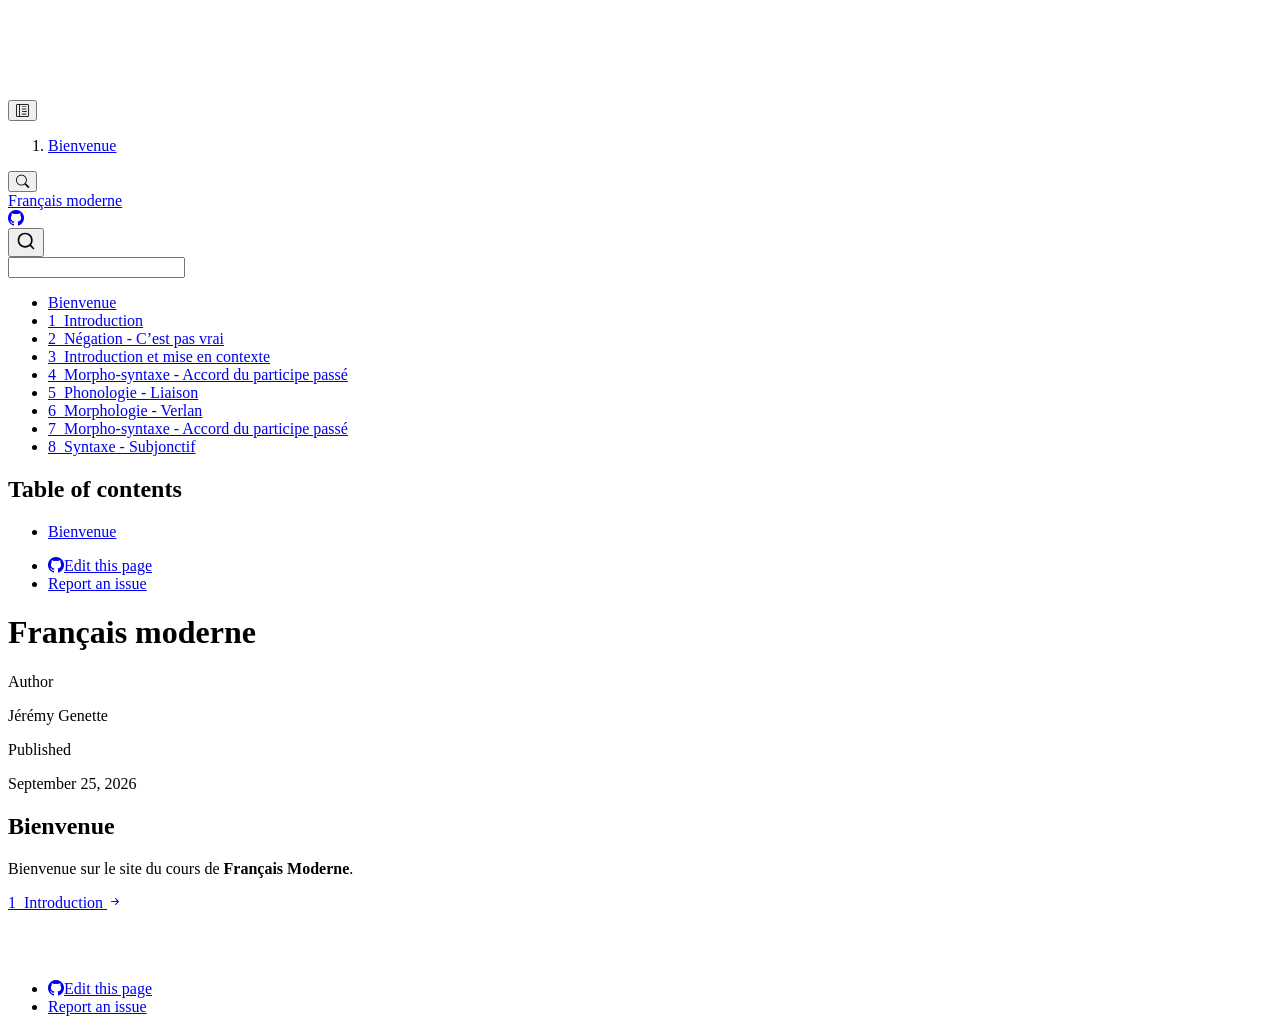
==== commit 1f710f74: "Add files via upload" ====
--- a/34276fe540e7d8644f40c732cc3715f1bdceae5a/index.html
+++ b/34276fe540e7d8644f40c732cc3715f1bdceae5a/index.html
@@ -6,10 +6,10 @@
 
 <meta name="viewport" content="width=device-width, initial-scale=1.0, user-scalable=yes">
 
-<meta name="author" content="YOUR NAME">
-<meta name="dcterms.date" content="2026-08-18">
-
-<title>COURSE TITLE</title>
+<meta name="author" content="Jérémy Genette">
+<meta name="dcterms.date" content="2026-09-25">
+
+<title>Français moderne</title>
 <style>
 /* Default styles provided by pandoc.
 ** See https://pandoc.org/MANUAL.html#variables-for-html for config info.
@@ -50,9 +50,9 @@
 <link href="site_libs/quarto-html/quarto-syntax-highlighting-64a204ab8560d761af7679ceaba22944.css" rel="stylesheet" class="quarto-color-scheme-extra" id="quarto-text-highlighting-styles">
 <script src="site_libs/bootstrap/bootstrap.min.js"></script>
 <link href="site_libs/bootstrap/bootstrap-icons.css" rel="stylesheet">
-<link href="site_libs/bootstrap/bootstrap-dbdfabad855d93f1198fe2c9c15362b2.min.css" rel="stylesheet" append-hash="true" class="quarto-color-scheme" id="quarto-bootstrap" data-mode="light">
-<link href="site_libs/bootstrap/bootstrap-dark-69daba74f81401e5057f4f67b8105895.min.css" rel="stylesheet" append-hash="true" class="quarto-color-scheme quarto-color-alternate" id="quarto-bootstrap" data-mode="dark">
-<link href="site_libs/bootstrap/bootstrap-dbdfabad855d93f1198fe2c9c15362b2.min.css" rel="stylesheet" append-hash="true" class="quarto-color-scheme-extra" id="quarto-bootstrap" data-mode="light">
+<link href="site_libs/bootstrap/bootstrap-ca90d1db7a292d3fa245c9357a1704e5.min.css" rel="stylesheet" append-hash="true" class="quarto-color-scheme" id="quarto-bootstrap" data-mode="light">
+<link href="site_libs/bootstrap/bootstrap-dark-c1e868a6436b556597637dddffadc8bd.min.css" rel="stylesheet" append-hash="true" class="quarto-color-scheme quarto-color-alternate" id="quarto-bootstrap" data-mode="dark">
+<link href="site_libs/bootstrap/bootstrap-ca90d1db7a292d3fa245c9357a1704e5.min.css" rel="stylesheet" append-hash="true" class="quarto-color-scheme-extra" id="quarto-bootstrap" data-mode="light">
 <script id="quarto-search-options" type="application/json">{
   "location": "sidebar",
   "copy-button": false,
@@ -270,7 +270,7 @@
   <nav id="quarto-sidebar" class="sidebar collapse collapse-horizontal quarto-sidebar-collapse-item sidebar-navigation docked overflow-auto">
     <div class="pt-lg-2 mt-2 text-left sidebar-header">
     <div class="sidebar-title mb-0 py-0">
-      <a href="./">COURSE TITLE</a> 
+      <a href="./">Français moderne</a> 
         <div class="sidebar-tools-main">
     <a href="https://github.com/YOUR-ORG/Teaching" title="Source Code" class="quarto-navigation-tool px-1" aria-label="Source Code"><i class="bi bi-github"></i></a>
   <a href="" class="quarto-color-scheme-toggle quarto-navigation-tool  px-1" onclick="window.quartoToggleColorScheme(); return false;" title="Toggle dark mode"><i class="bi"></i></a>
@@ -293,7 +293,7 @@
         <li class="sidebar-item">
   <div class="sidebar-item-container"> 
   <a href="./chapters/000-intro.html" class="sidebar-item-text sidebar-link">
- <span class="menu-text"><span class="chapter-number">1</span>&nbsp; <span class="chapter-title">Cours d’introduction</span></span></a>
+ <span class="menu-text"><span class="chapter-number">1</span>&nbsp; <span class="chapter-title">Introduction</span></span></a>
   </div>
 </li>
         <li class="sidebar-item">
@@ -304,32 +304,38 @@
 </li>
         <li class="sidebar-item">
   <div class="sidebar-item-container"> 
+  <a href="./chapters/001A-intro-corpus.html" class="sidebar-item-text sidebar-link">
+ <span class="menu-text"><span class="chapter-number">3</span>&nbsp; <span class="chapter-title">Introduction et mise en contexte</span></span></a>
+  </div>
+</li>
+        <li class="sidebar-item">
+  <div class="sidebar-item-container"> 
   <a href="./chapters/002-phonologie-voyelles.html" class="sidebar-item-text sidebar-link">
- <span class="menu-text"><span class="chapter-number">3</span>&nbsp; <span class="chapter-title">Phonologie - Voyelles médianes</span></span></a>
+ <span class="menu-text"><span class="chapter-number">4</span>&nbsp; <span class="chapter-title">Morpho-syntaxe - Accord du participe passé</span></span></a>
   </div>
 </li>
         <li class="sidebar-item">
   <div class="sidebar-item-container"> 
   <a href="./chapters/003-phonologie-liaison.html" class="sidebar-item-text sidebar-link">
- <span class="menu-text"><span class="chapter-number">4</span>&nbsp; <span class="chapter-title">Phonologie - Liaison</span></span></a>
+ <span class="menu-text"><span class="chapter-number">5</span>&nbsp; <span class="chapter-title">Phonologie - Liaison</span></span></a>
   </div>
 </li>
         <li class="sidebar-item">
   <div class="sidebar-item-container"> 
   <a href="./chapters/004-morphologie-verlan.html" class="sidebar-item-text sidebar-link">
- <span class="menu-text"><span class="chapter-number">5</span>&nbsp; <span class="chapter-title">Morphologie - Verlan</span></span></a>
+ <span class="menu-text"><span class="chapter-number">6</span>&nbsp; <span class="chapter-title">Morphologie - Verlan</span></span></a>
   </div>
 </li>
         <li class="sidebar-item">
   <div class="sidebar-item-container"> 
   <a href="./chapters/005-morphosyntaxe-participe-passe.html" class="sidebar-item-text sidebar-link">
- <span class="menu-text"><span class="chapter-number">6</span>&nbsp; <span class="chapter-title">Morpho-syntaxe - Accord du participe passé</span></span></a>
+ <span class="menu-text"><span class="chapter-number">7</span>&nbsp; <span class="chapter-title">Morpho-syntaxe - Accord du participe passé</span></span></a>
   </div>
 </li>
         <li class="sidebar-item">
   <div class="sidebar-item-container"> 
   <a href="./chapters/006-syntaxe-subjonctif.html" class="sidebar-item-text sidebar-link">
- <span class="menu-text"><span class="chapter-number">7</span>&nbsp; <span class="chapter-title">Syntaxe - Subjonctif</span></span></a>
+ <span class="menu-text"><span class="chapter-number">8</span>&nbsp; <span class="chapter-title">Syntaxe - Subjonctif</span></span></a>
   </div>
 </li>
     </ul>
@@ -352,7 +358,7 @@
 
 <header id="title-block-header" class="quarto-title-block default">
 <div class="quarto-title">
-<h1 class="title">COURSE TITLE</h1>
+<h1 class="title">Français moderne</h1>
 </div>
 
 
@@ -362,14 +368,14 @@
     <div>
     <div class="quarto-title-meta-heading">Author</div>
     <div class="quarto-title-meta-contents">
-             <p>YOUR NAME </p>
+             <p>Jérémy Genette </p>
           </div>
   </div>
     
     <div>
     <div class="quarto-title-meta-heading">Published</div>
     <div class="quarto-title-meta-contents">
-      <p class="date">August 18, 2026</p>
+      <p class="date">September 25, 2026</p>
     </div>
   </div>
   
@@ -383,8 +389,7 @@
 
 <section id="bienvenue" class="level1 unnumbered">
 <h1 class="unnumbered">Bienvenue</h1>
-<p>Bienvenue dans le cours <strong>Français Moderne</strong>. Ce site est la version « livre » du cours : chaque séance est un chapitre, consultable dans l’ordre via le menu à gauche, avec recherche plein texte.</p>
-<p>Les versions <strong>diaporama</strong> (slides KU Leuven, pour donner cours) des mêmes séances sont disponibles séparément — voir <code>decks/</code> dans le dépôt, ou les liens communiqués en cours.</p>
+<p>Bienvenue sur le site du cours de <strong>Français Moderne</strong>.</p>
 
 
 </section>
@@ -807,8 +812,8 @@
   <div class="nav-page nav-page-previous">
   </div>
   <div class="nav-page nav-page-next">
-      <a href="./chapters/000-intro.html" class="pagination-link" aria-label="Cours d'introduction">
-        <span class="nav-page-text"><span class="chapter-number">1</span>&nbsp; <span class="chapter-title">Cours d’introduction</span></span> <i class="bi bi-arrow-right-short"></i>
+      <a href="./chapters/000-intro.html" class="pagination-link" aria-label="Introduction">
+        <span class="nav-page-text"><span class="chapter-number">1</span>&nbsp; <span class="chapter-title">Introduction</span></span> <i class="bi bi-arrow-right-short"></i>
       </a>
   </div>
 </nav>
